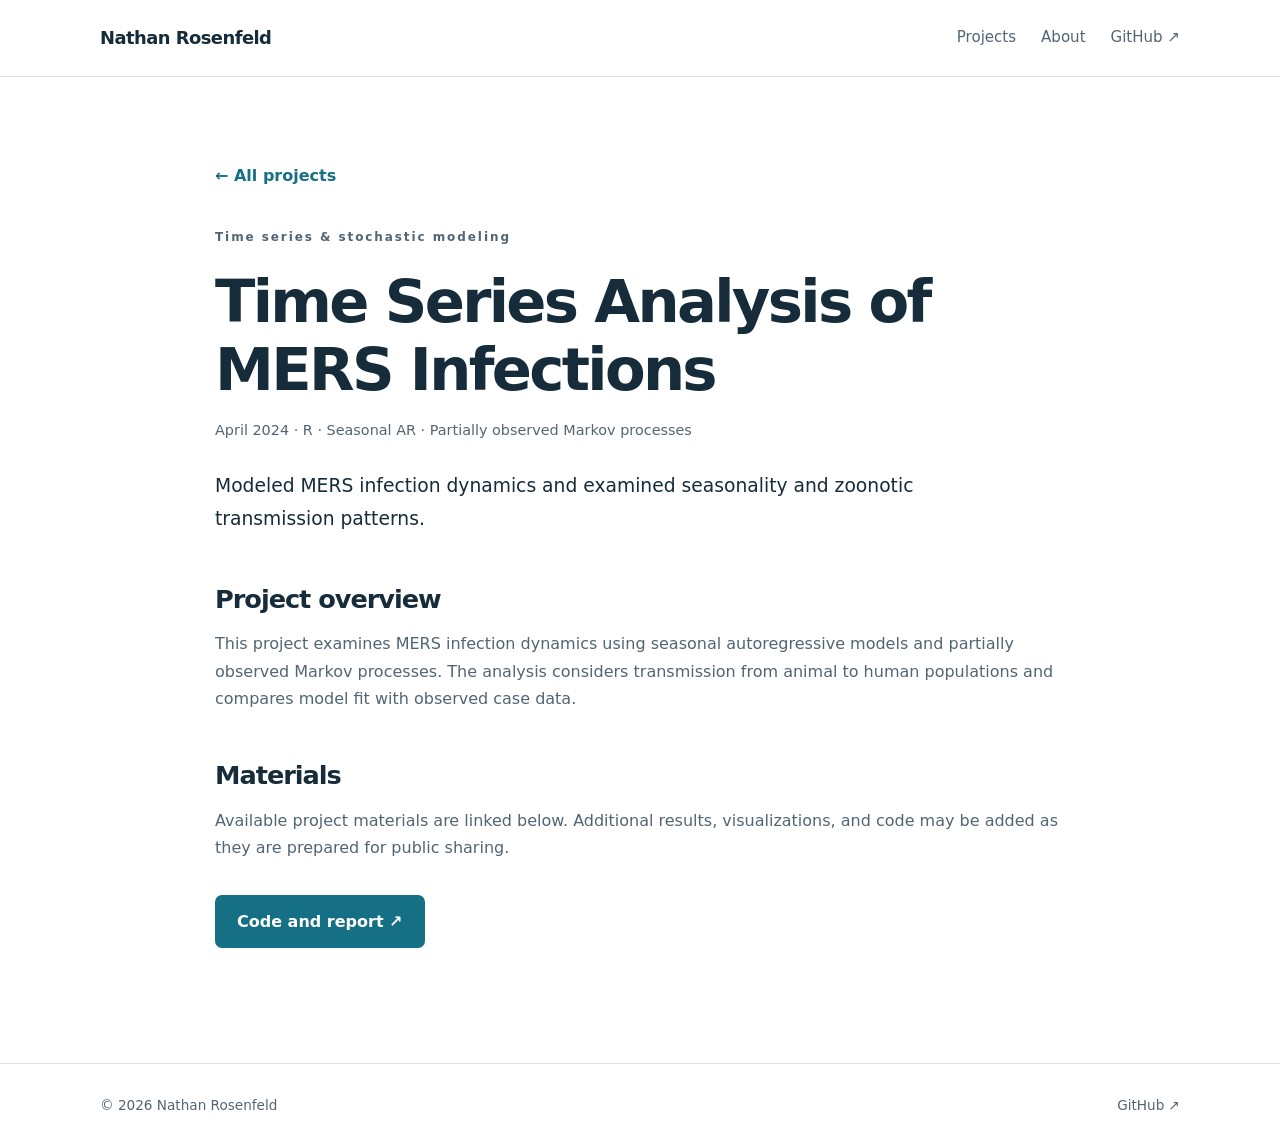
==== projects/mers.html @ b7cf83c5 "Add files via upload" ====
<!doctype html><html lang="en"><head><meta charset="utf-8"><meta name="viewport" content="width=device-width,initial-scale=1"><meta name="description" content="Modeled MERS infection dynamics and examined seasonality and zoonotic transmission patterns."><title>Time Series Analysis of MERS Infections | Nathan Rosenfeld</title><link rel="stylesheet" href="/style.css"></head><body><header class="site-header"><nav class="container nav" aria-label="Main navigation"><a class="brand" href="/">Nathan Rosenfeld</a><div class="nav-links"><a href="/#projects">Projects</a><a href="/#about">About</a><a href="https://github.com/nrosenfeld" target="_blank" rel="noopener noreferrer">GitHub ↗</a></div></nav></header><main><section class="section container project-detail"><a class="text-link" href="/#projects">← All projects</a><p class="eyebrow" style="margin-top:38px">Time series &amp; stochastic modeling</p><h1>Time Series Analysis of MERS Infections</h1><p class="detail-meta">April 2024 · R · Seasonal AR · Partially observed Markov processes</p><p class="lead">Modeled MERS infection dynamics and examined seasonality and zoonotic transmission patterns.</p><h2>Project overview</h2><p>This project examines MERS infection dynamics using seasonal autoregressive models and partially observed Markov processes. The analysis considers transmission from animal to human populations and compares model fit with observed case data.</p><h2>Materials</h2><p>Available project materials are linked below. Additional results, visualizations, and code may be added as they are prepared for public sharing.</p><div class="actions"><a class="button" href="https://github.com/nrosenfeld/MERS" target="_blank" rel="noopener noreferrer">Code and report ↗</a></div></section></main><footer><div class="container footer"><span>© <span id="year">2026</span> Nathan Rosenfeld</span><a href="https://github.com/nrosenfeld" target="_blank" rel="noopener noreferrer">GitHub ↗</a></div></footer><script>document.getElementById("year").textContent = new Date().getFullYear();</script></body></html>
---- style.css ----
:root{--ink:#172c3b;--muted:#526575;--accent:#156f85;--border:#dbe4e8;--bg:#fff;--soft:#f4f8f9}*{box-sizing:border-box}html{scroll-behavior:smooth}body{margin:0;background:var(--bg);color:var(--ink);font:16px/1.7 system-ui,-apple-system,BlinkMacSystemFont,"Segoe UI",sans-serif}a{color:inherit;text-decoration:none}a:hover{color:var(--accent)}.container{width:min(1080px,calc(100% - 44px));margin:auto}.site-header{border-bottom:1px solid var(--border);background:#fff}.nav{display:flex;align-items:center;justify-content:space-between;min-height:76px;gap:24px}.brand{font-size:1.12rem;font-weight:750;letter-spacing:-.03em}.nav-links{display:flex;gap:25px;font-size:.94rem;color:var(--muted)}.hero{padding:110px 0 120px}.eyebrow{font-size:.75rem;font-weight:750;letter-spacing:.16em;color:var(--accent);margin:0 0 20px}.hero h1{max-width:800px;font-size:clamp(2.5rem,6vw,4.6rem);line-height:1.13;letter-spacing:-.055em;margin:0 0 28px}.lead{font-size:1.17rem;max-width:710px;color:var(--muted);line-height:1.75}.actions{display:flex;align-items:center;gap:28px;flex-wrap:wrap;margin-top:34px}.button{background:var(--accent);color:white;padding:13px 22px;border-radius:7px;font-weight:650}.button:hover{background:#10596a;color:white}.text-link{font-weight:650;color:var(--accent)}.section{padding:85px 0}.tinted{background:var(--soft)}h2{font-size:clamp(1.9rem,4vw,2.7rem);line-height:1.2;letter-spacing:-.04em;margin:0 0 16px}.section-intro{color:var(--muted);margin:0 0 35px}.project-grid{display:grid;grid-template-columns:repeat(3,1fr);gap:18px}.project-card{background:white;border:1px solid var(--border);border-radius:12px;padding:27px;display:flex;flex-direction:column;min-height:290px}.tag{display:inline-block;background:#e6f2f4;color:#14657a;padding:4px 10px;border-radius:30px;font-size:.75rem;font-weight:700}.project-card h3{font-size:1.23rem;line-height:1.3;margin:22px 0 9px;letter-spacing:-.02em}.project-card p{font-size:.93rem;color:var(--muted);margin:0}.project-card .status{margin-top:auto;padding-top:22px;font-weight:650;color:var(--accent);font-size:.83rem}.note{color:var(--muted);font-size:.83rem;margin:25px 0 0}.about{display:grid;grid-template-columns:1fr 2fr;gap:60px}.about p{margin-top:0;color:var(--muted)}.skills{display:flex;gap:9px;flex-wrap:wrap;margin-top:24px}.skills span{border:1px solid var(--border);border-radius:6px;padding:5px 11px;font-size:.84rem}footer{border-top:1px solid var(--border)}.footer{display:flex;justify-content:space-between;align-items:center;gap:20px;padding:30px 0;color:var(--muted);font-size:.85rem}@media(max-width:760px){.nav{min-height:68px}.nav-links{gap:12px;font-size:.82rem}.hero{padding:75px 0 85px}.section{padding:60px 0}.project-grid{grid-template-columns:1fr}.project-card{min-height:230px}.about{grid-template-columns:1fr;gap:12px}}@media(max-width:390px){.brand{font-size:.96rem}.nav-links{gap:9px;font-size:.76rem}}

.project-card h3 a:hover{text-decoration:underline}.project-detail{max-width:850px;min-height:70vh}.project-detail h1{font-size:clamp(2.2rem,5vw,3.7rem);line-height:1.15;letter-spacing:-.045em;margin:14px 0}.project-detail h2{font-size:1.6rem;margin-top:48px}.project-detail p{color:var(--muted)}.project-detail .lead{color:var(--ink)}.detail-meta{font-size:.9rem;margin:0 0 28px}.project-detail .actions{margin-bottom:30px}
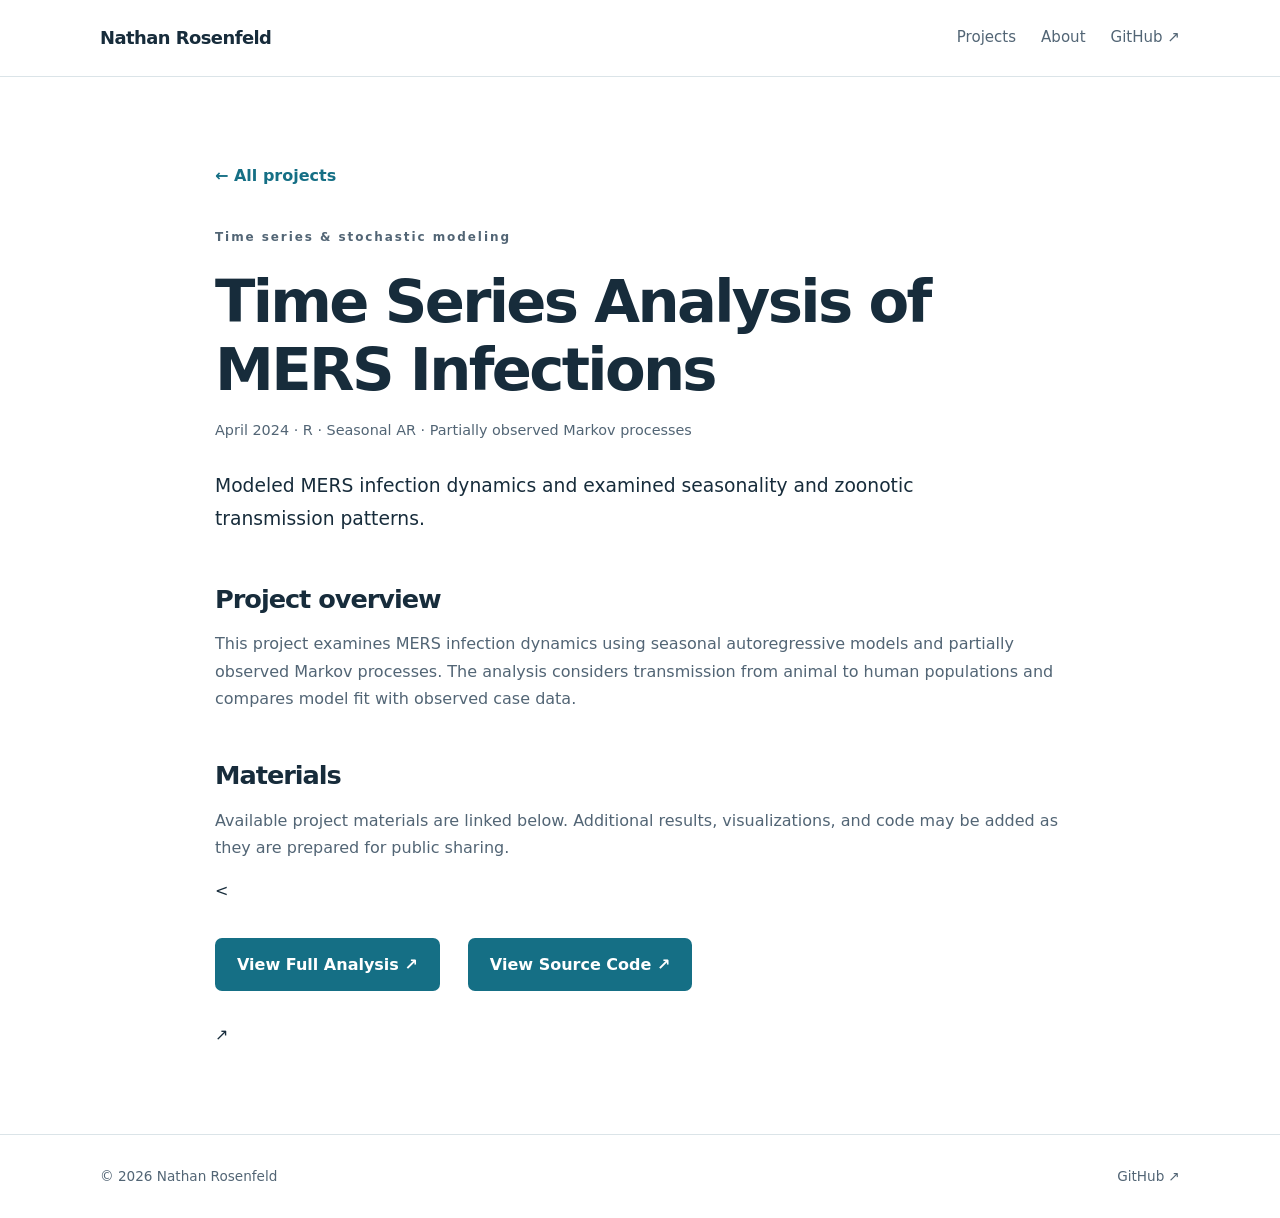
==== commit 6d8fe436: "Update mers.html" ====
--- a/projects/mers.html
+++ b/projects/mers.html
@@ -1 +1,15 @@
-<!doctype html><html lang="en"><head><meta charset="utf-8"><meta name="viewport" content="width=device-width,initial-scale=1"><meta name="description" content="Modeled MERS infection dynamics and examined seasonality and zoonotic transmission patterns."><title>Time Series Analysis of MERS Infections | Nathan Rosenfeld</title><link rel="stylesheet" href="/style.css"></head><body><header class="site-header"><nav class="container nav" aria-label="Main navigation"><a class="brand" href="/">Nathan Rosenfeld</a><div class="nav-links"><a href="/#projects">Projects</a><a href="/#about">About</a><a href="https://github.com/nrosenfeld" target="_blank" rel="noopener noreferrer">GitHub ↗</a></div></nav></header><main><section class="section container project-detail"><a class="text-link" href="/#projects">← All projects</a><p class="eyebrow" style="margin-top:38px">Time series &amp; stochastic modeling</p><h1>Time Series Analysis of MERS Infections</h1><p class="detail-meta">April 2024 · R · Seasonal AR · Partially observed Markov processes</p><p class="lead">Modeled MERS infection dynamics and examined seasonality and zoonotic transmission patterns.</p><h2>Project overview</h2><p>This project examines MERS infection dynamics using seasonal autoregressive models and partially observed Markov processes. The analysis considers transmission from animal to human populations and compares model fit with observed case data.</p><h2>Materials</h2><p>Available project materials are linked below. Additional results, visualizations, and code may be added as they are prepared for public sharing.</p><div class="actions"><a class="button" href="https://github.com/nrosenfeld/MERS" target="_blank" rel="noopener noreferrer">Code and report ↗</a></div></section></main><footer><div class="container footer"><span>© <span id="year">2026</span> Nathan Rosenfeld</span><a href="https://github.com/nrosenfeld" target="_blank" rel="noopener noreferrer">GitHub ↗</a></div></footer><script>document.getElementById("year").textContent = new Date().getFullYear();</script></body></html>+<!doctype html><html lang="en"><head><meta charset="utf-8"><meta name="viewport" content="width=device-width,initial-scale=1"><meta name="description" content="Modeled MERS infection dynamics and examined seasonality and zoonotic transmission patterns."><title>Time Series Analysis of MERS Infections | Nathan Rosenfeld</title><link rel="stylesheet" href="/style.css"></head><body><header class="site-header"><nav class="container nav" aria-label="Main navigation"><a class="brand" href="/">Nathan Rosenfeld</a><div class="nav-links"><a href="/#projects">Projects</a><a href="/#about">About</a><a href="https://github.com/nrosenfeld" target="_blank" rel="noopener noreferrer">GitHub ↗</a></div></nav></header><main><section class="section container project-detail"><a class="text-link" href="/#projects">← All projects</a><p class="eyebrow" style="margin-top:38px">Time series &amp; stochastic modeling</p><h1>Time Series Analysis of MERS Infections</h1><p class="detail-meta">April 2024 · R · Seasonal AR · Partially observed Markov processes</p><p class="lead">Modeled MERS infection dynamics and examined seasonality and zoonotic transmission patterns.</p><h2>Project overview</h2><p>This project examines MERS infection dynamics using seasonal autoregressive models and partially observed Markov processes. The analysis considers transmission from animal to human populations and compares model fit with observed case data.</p><h2>Materials</h2><p>Available project materials are linked below. Additional results, visualizations, and code may be added as they are prepared for public sharing.</p><<div class="actions">
+  <a class="button"
+     href="https://nrosenfeld.github.io/MERS/unblinded.html"
+     target="_blank"
+     rel="noopener noreferrer">
+    View Full Analysis ↗
+  </a>
+
+  <a class="button"
+     href="https://github.com/nrosenfeld/MERS"
+     target="_blank"
+     rel="noopener noreferrer">
+    View Source Code ↗
+  </a>
+</div>↗</a></div></section></main><footer><div class="container footer"><span>© <span id="year">2026</span> Nathan Rosenfeld</span><a href="https://github.com/nrosenfeld" target="_blank" rel="noopener noreferrer">GitHub ↗</a></div></footer><script>document.getElementById("year").textContent = new Date().getFullYear();</script></body></html>
